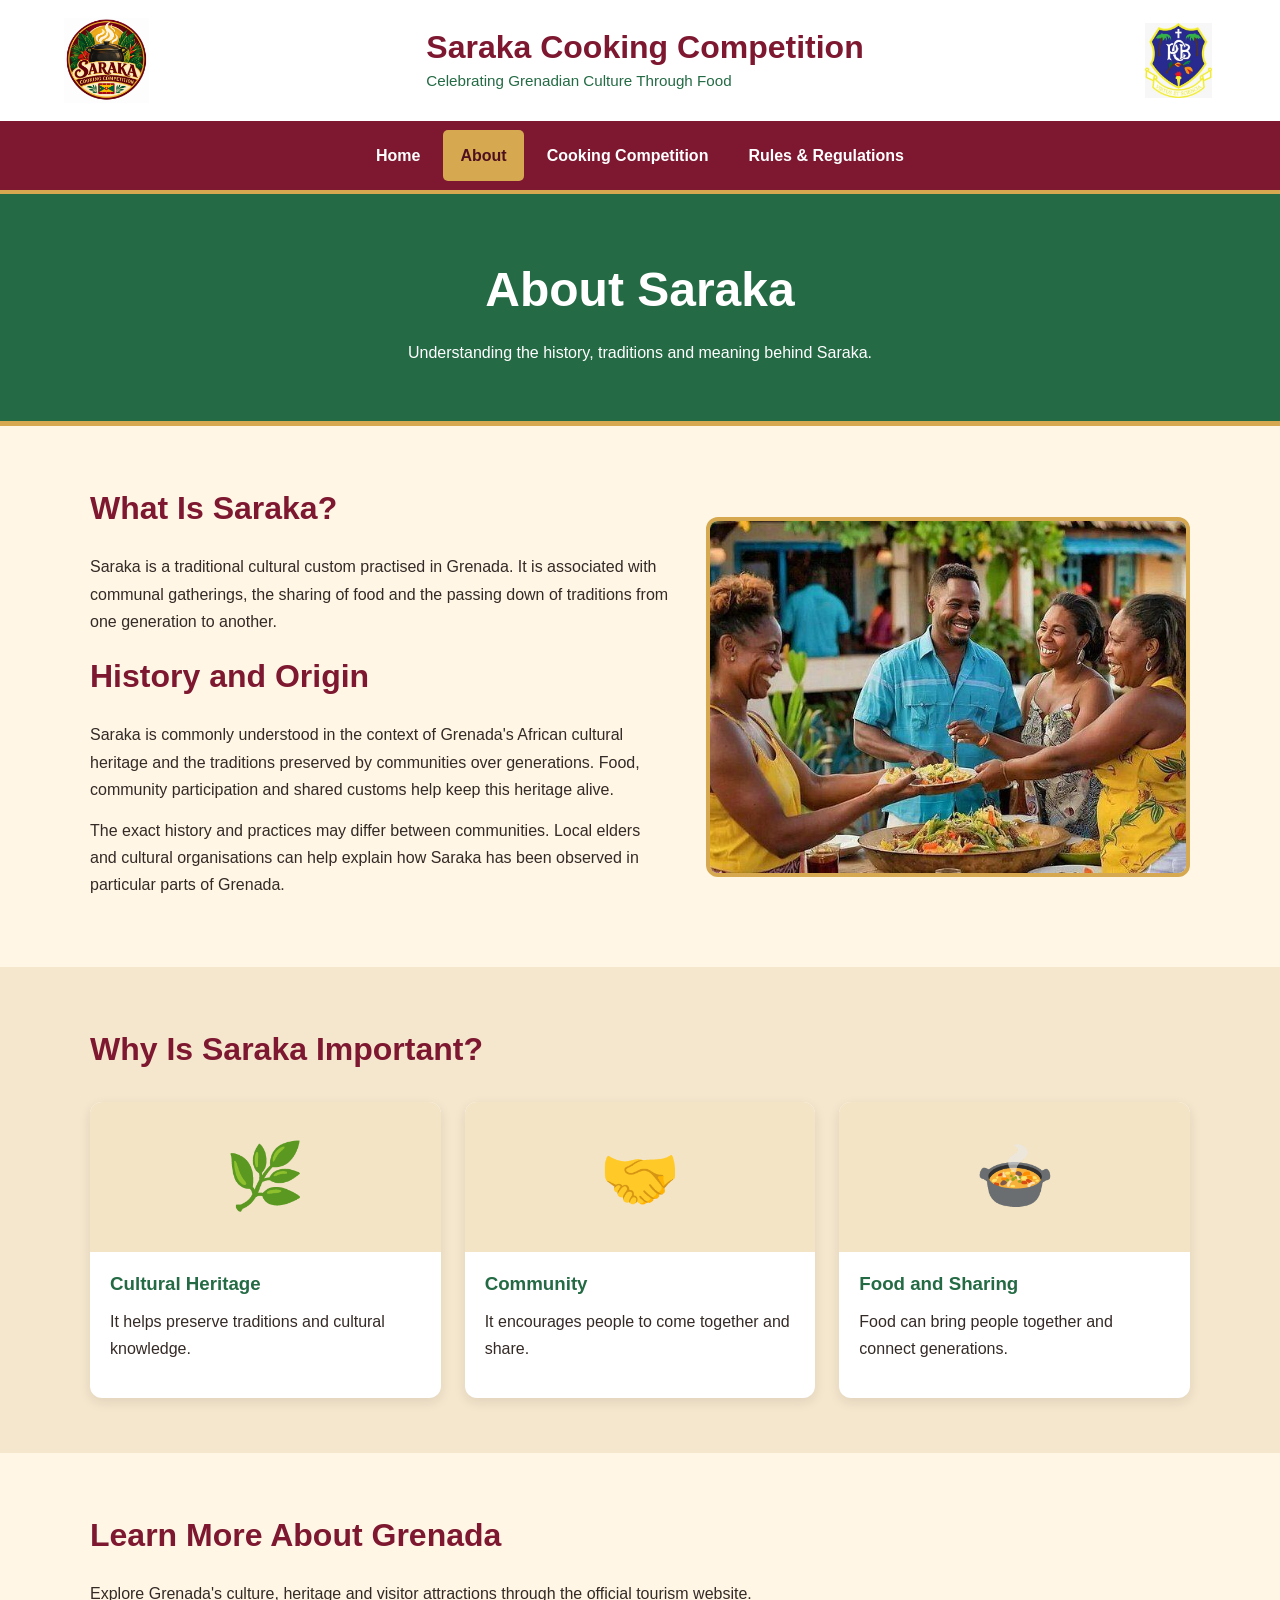
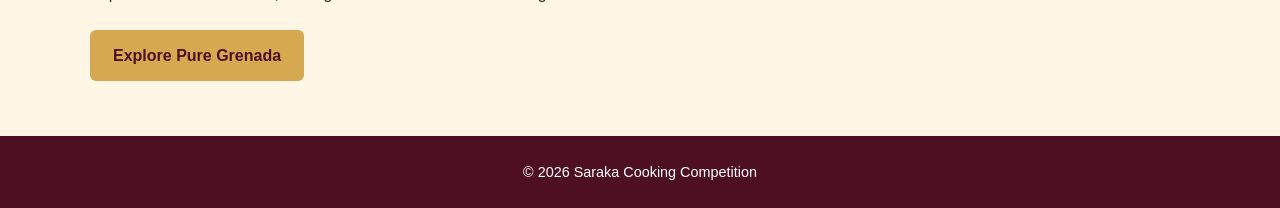
==== about.html @ d72060a3 "Update about.html" ====
<!DOCTYPE html>
<html lang="en">
<head>
    <meta charset="UTF-8">
    <meta name="viewport" content="width=device-width, initial-scale=1.0">
    <title>About Saraka | Saraka Cooking Competition</title>
    <link rel="stylesheet" href="style.css">
</head>
<body>

<header>
    <div class="branding">
        <img src="weblogo.png" alt="Saraka event logo">
        <div>
            <h1>Saraka Cooking Competition</h1>
            <p>Celebrating Grenadian Culture Through Food</p>
        </div>
        <img src="logo.jpg" alt="School logo" class="school-logo">
    </div>

    <nav>
        <a href="index.html">Home</a>
        <a class="active" href="about.html">About</a>
        <a href="competition.html">Cooking Competition</a>
        <a href="rules.html">Rules &amp; Regulations</a>
    </nav>
</header>

<main>
    <section class="page-banner">
        <h2>About Saraka</h2>
        <p>Understanding the history, traditions and meaning behind Saraka.</p>
    </section>

    <section class="section two-column">
        <div>
            <h2>What Is Saraka?</h2>
            <p>
                Saraka is a traditional cultural custom practised in
                Grenada. It is associated with communal gatherings,
                the sharing of food and the passing down of traditions
                from one generation to another.
            </p>

            <h2>History and Origin</h2>
            <p>
                Saraka is commonly understood in the context of
                Grenada's African cultural heritage and the traditions
                preserved by communities over generations. Food,
                community participation and shared customs help keep
                this heritage alive.
            </p>

            <p>
                The exact history and practices may differ between
                communities. Local elders and cultural organisations
                can help explain how Saraka has been observed in
                particular parts of Grenada.
            </p>
        </div>

        <img src="food.jpg"
             alt="Food associated with a traditional Saraka gathering"
             class="feature-image">
    </section>

    <section class="section tinted">
        <h2>Why Is Saraka Important?</h2>

        <div class="card-grid">
            <article class="card">
                <div class="card-icon">🌿</div>
                <h3>Cultural Heritage</h3>
                <p>It helps preserve traditions and cultural knowledge.</p>
            </article>

            <article class="card">
                <div class="card-icon">🤝</div>
                <h3>Community</h3>
                <p>It encourages people to come together and share.</p>
            </article>

            <article class="card">
                <div class="card-icon">🍲</div>
                <h3>Food and Sharing</h3>
                <p>Food can bring people together and connect generations.</p>
            </article>
        </div>
    </section>

    <section class="section">
        <h2>Learn More About Grenada</h2>
        <p>
            Explore Grenada's culture, heritage and visitor attractions
            through the official tourism website.
        </p>
        <a class="button" href="https://www.puregrenada.com/"
           target="_blank" rel="noopener noreferrer">
            Explore Pure Grenada
        </a>
    </section>
</main>

<footer>
    <p>&copy; 2026 Saraka Cooking Competition</p>
</footer>

</body>
</html>
---- style.css ----
/* GENERAL STYLES */
* {
    box-sizing: border-box;
    margin: 0;
    padding: 0;
}

:root {
    --maroon: #7d1830;
    --dark-maroon: #4e1020;
    --gold: #d6a84f;
    --green: #246b45;
    --cream: #fff6e5;
    --white: #ffffff;
    --text: #342a26;
}

html {
    scroll-behavior: smooth;
}

body {
    font-family: Arial, Helvetica, sans-serif;
    background-color: var(--cream);
    color: var(--text);
    line-height: 1.7;
}

img {
    max-width: 100%;
    display: block;
}

a {
    color: var(--maroon);
}

a:hover {
    color: var(--green);
}

/* HEADER AND LOGOS */
header {
    background-color: var(--white);
    border-bottom: 4px solid var(--gold);
}

.branding {
    max-width: 1200px;
    margin: auto;
    padding: 18px 24px;
    display: flex;
    align-items: center;
    justify-content: space-between;
    gap: 18px;
}

.branding img {
    width: 85px;
    height: 85px;
    object-fit: contain;
}

.branding .school-logo {
    width: 75px;
    height: 75px;
}

.branding h1 {
    color: var(--maroon);
    font-size: clamp(1.3rem, 3vw, 2rem);
    line-height: 1.3;
}

.branding p {
    color: var(--green);
    font-size: 0.95rem;
}

/* NAVIGATION */
nav {
    background-color: var(--maroon);
    display: flex;
    justify-content: center;
    flex-wrap: wrap;
    padding: 6px 12px;
}

nav a {
    color: var(--white);
    text-decoration: none;
    padding: 12px 17px;
    margin: 3px;
    border-radius: 5px;
    font-weight: bold;
}

nav a:hover,
nav a.active {
    background-color: var(--gold);
    color: var(--dark-maroon);
}

/* HOME HERO */
.hero {
    min-height: 420px;
    display: flex;
    align-items: center;
    background:
        linear-gradient(
            90deg,
            rgba(48, 12, 23, 0.92),
            rgba(48, 12, 23, 0.42)
        ),
        url("images/saraka-cooking.jpg") center/cover no-repeat;
    color: var(--white);
    padding: 65px 8%;
}

.hero-content {
    max-width: 680px;
}

.eyebrow {
    color: var(--gold);
    font-weight: bold;
    text-transform: uppercase;
    letter-spacing: 2px;
}

.hero h2 {
    font-size: clamp(2rem, 5vw, 3.5rem);
    line-height: 1.2;
    margin: 12px 0 20px;
}

.hero p {
    margin-bottom: 20px;
}

/* PAGE BANNERS */
.page-banner {
    background-color: var(--green);
    color: var(--white);
    text-align: center;
    padding: 55px 20px;
    border-bottom: 5px solid var(--gold);
}

.page-banner h2 {
    font-size: clamp(2rem, 4vw, 3rem);
    margin-bottom: 8px;
}

/* SECTIONS */
.section {
    max-width: 1150px;
    margin: auto;
    padding: 55px 25px;
}

.section h2 {
    color: var(--maroon);
    margin-bottom: 18px;
    font-size: 2rem;
}

.section h3 {
    color: var(--green);
    margin: 12px 0 8px;
}

.section p {
    margin-bottom: 14px;
}

.tinted {
    max-width: none;
    background-color: #f4e7ce;
    padding-left: max(25px, calc((100% - 1100px) / 2));
    padding-right: max(25px, calc((100% - 1100px) / 2));
}

.two-column {
    display: grid;
    grid-template-columns: 1.2fr 1fr;
    align-items: center;
    gap: 35px;
}

.feature-image {
    width: 100%;
    height: 360px;
    object-fit: cover;
    border-radius: 12px;
    border: 4px solid var(--gold);
}

/* CARDS */
.card-grid {
    display: grid;
    grid-template-columns: repeat(3, minmax(0, 1fr));
    gap: 24px;
    margin-top: 25px;
}

.card {
    background-color: var(--white);
    border-radius: 12px;
    overflow: hidden;
    padding-bottom: 22px;
    box-shadow: 0 4px 12px rgba(60, 25, 20, 0.10);
}

.card img {
    width: 100%;
    height: 210px;
    object-fit: cover;
}

.card h3,
.card p,
.card > a {
    margin-left: 20px;
    margin-right: 20px;
}

.card h3 {
    margin-top: 16px;
}

.card > a {
    font-weight: bold;
}

.card-icon {
    min-height: 150px;
    display: grid;
    place-items: center;
    font-size: 4rem;
    background-color: #f3e4c6;
}

/* BUTTONS */
.button {
    display: inline-block;
    background-color: var(--gold);
    color: var(--dark-maroon);
    padding: 12px 23px;
    border-radius: 6px;
    text-decoration: none;
    font-weight: bold;
    margin-top: 8px;
    transition: background-color 0.2s;
}

.button:hover {
    background-color: var(--white);
    color: var(--maroon);
}

/* TOURISM BANNER */
.tourism-banner {
    text-align: center;
    background-color: var(--maroon);
    color: var(--white);
    padding: 50px 20px;
}

.tourism-banner h2 {
    color: var(--gold);
    margin-bottom: 10px;
}

/* COMPETITION DETAILS */
.detail-list {
    padding-left: 22px;
}

.detail-list li {
    margin-bottom: 10px;
}

.steps {
    display: grid;
    grid-template-columns: repeat(4, minmax(0, 1fr));
    gap: 20px;
    margin-top: 25px;
}

.step {
    background-color: var(--white);
    border-radius: 10px;
    padding: 22px;
    border-bottom: 4px solid var(--gold);
}

.step > span {
    display: inline-grid;
    place-items: center;
    width: 40px;
    height: 40px;
    border-radius: 50%;
    background-color: var(--maroon);
    color: var(--white);
    font-weight: bold;
    font-size: 1.2rem;
}

.step h3 {
    margin-top: 12px;
}

/* RULES */
.rules-list {
    display: grid;
    gap: 15px;
    margin-top: 25px;
}

.rule {
    display: flex;
    align-items: flex-start;
    gap: 20px;
    padding: 20px;
    background-color: var(--white);
    border-radius: 10px;
    border-left: 5px solid var(--green);
}

.rule > span {
    color: var(--maroon);
    font-size: 1.5rem;
    font-weight: bold;
}

.rule h3 {
    margin-top: 0;
}

.rule p {
    margin-bottom: 0;
}

/* VIDEO */
.video-container {
    position: relative;
    width: 100%;
    aspect-ratio: 16 / 9;
    overflow: hidden;
    border-radius: 12px;
    background-color: #e6d8bd;
}

.video-container iframe {
    width: 100%;
    height: 100%;
    border: 0;
}

/* FOOTER */
footer {
    background-color: var(--dark-maroon);
    color: var(--white);
    text-align: center;
    padding: 24px 15px;
    font-size: 0.9rem;
}

/* MOBILE RESPONSIVENESS */
@media (max-width: 800px) {
    .branding {
        flex-wrap: wrap;
        justify-content: center;
        text-align: center;
    }

    .branding > div {
        flex: 1 1 200px;
    }

    .two-column {
        grid-template-columns: 1fr;
    }

    .card-grid {
        grid-template-columns: repeat(2, minmax(0, 1fr));
    }

    .steps {
        grid-template-columns: repeat(2, minmax(0, 1fr));
    }
}

@media (max-width: 520px) {
    .branding img {
        width: 60px;
        height: 60px;
    }

    .branding .school-logo {
        width: 55px;
        height: 55px;
    }

    nav {
        flex-direction: column;
        text-align: center;
    }

    nav a {
        padding: 9px;
    }

    .hero {
        padding: 45px 22px;
    }

    .card-grid,
    .steps {
        grid-template-columns: 1fr;
    }

    .feature-image {
        height: 260px;
    }

    .section {
        padding: 35px 20px;
    }
}
.about-video {
    max-width: 800px;
    margin: 25px auto 0;
}

.about-video video {
    display: block;
    width: 100%;
    height: auto;
    border-radius: 12px;
}
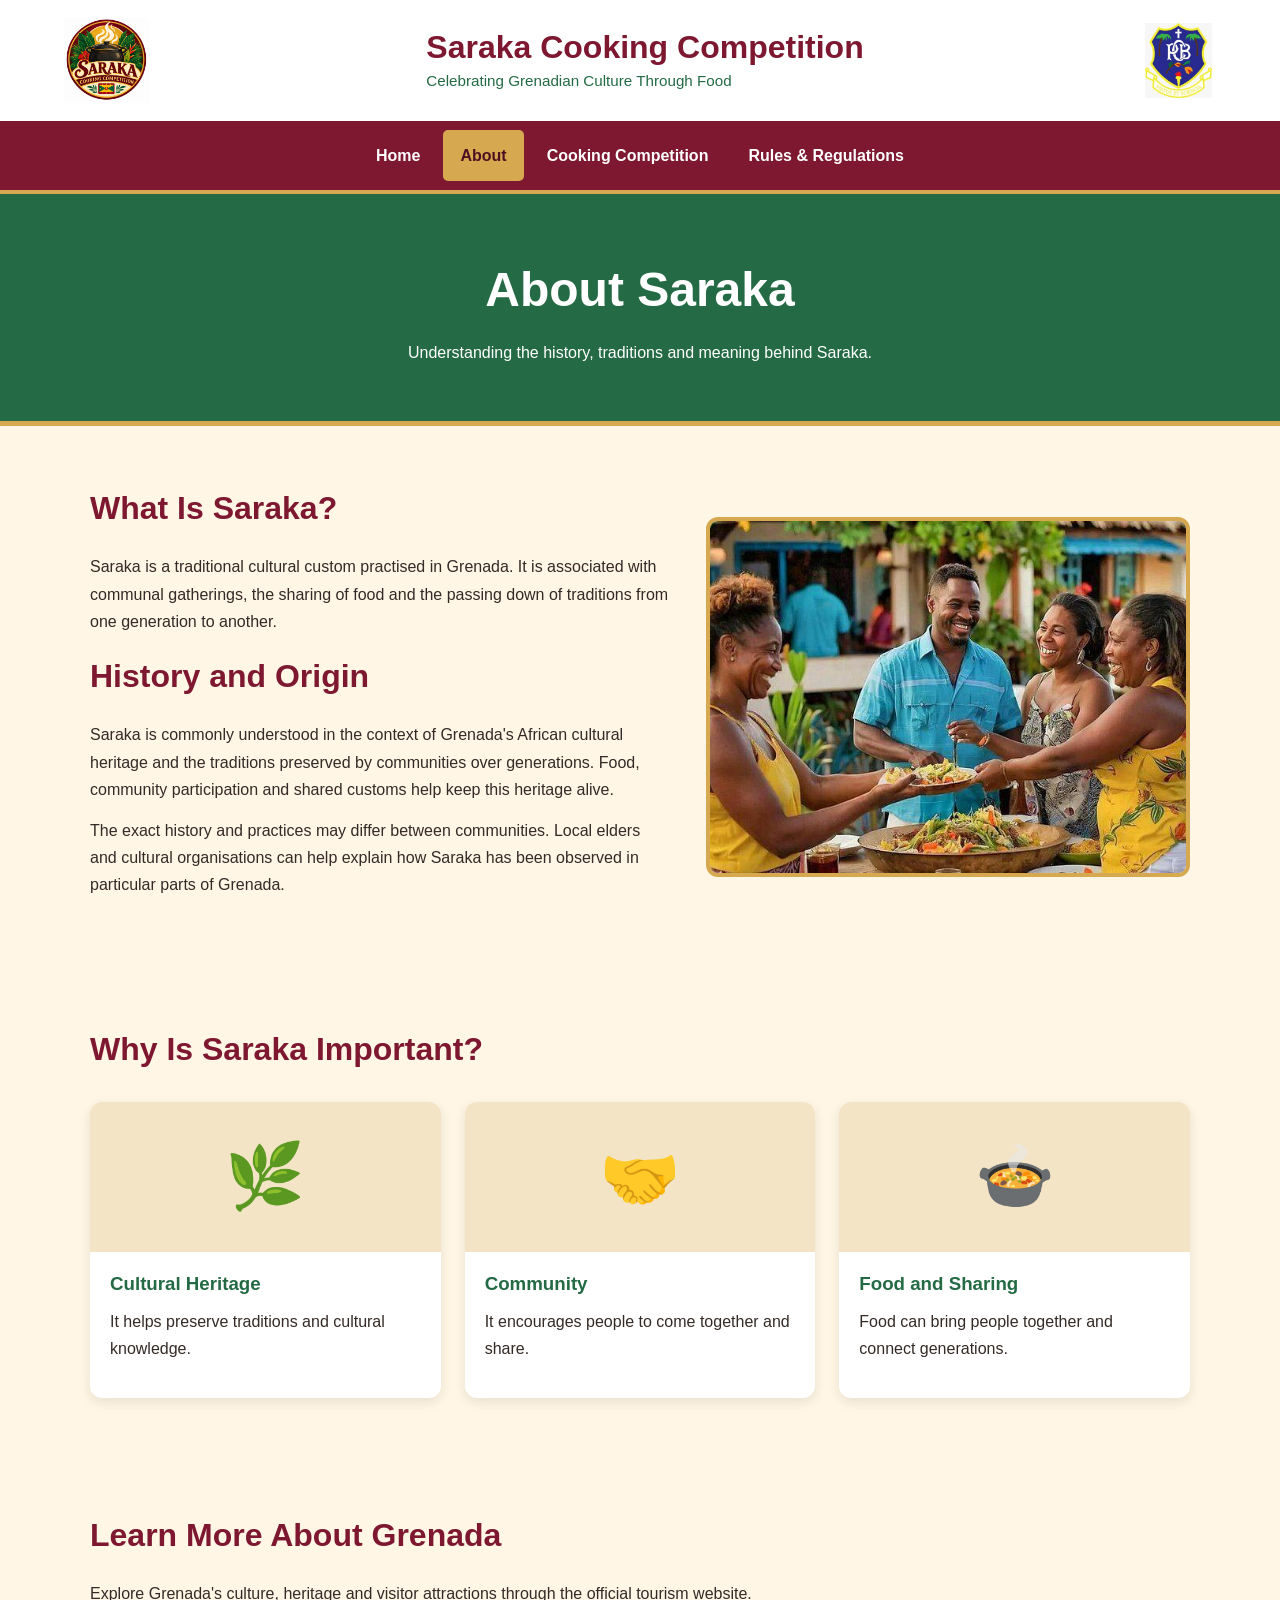
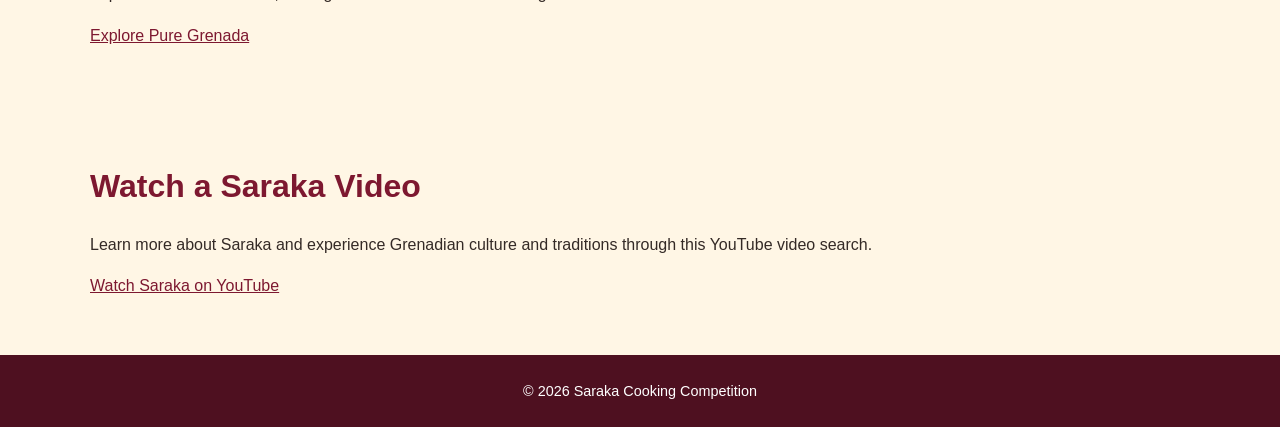
==== commit 1045ddf3: "Update about.html" ====
--- a/about.html
+++ b/about.html
@@ -100,6 +100,20 @@
             Explore Pure Grenada
         </a>
     </section>
+        <section class="section tinted">
+        <h2>Watch a Saraka Video</h2>
+        <p>
+            Learn more about Saraka and experience Grenadian
+            culture and traditions through this YouTube video search.
+        </p>
+
+        <a class="button"
+           href="https://www.youtube.com/results?search_query=Saraka+Grenada"
+           target="_blank"
+           rel="noopener noreferrer">
+            Watch Saraka on YouTube
+        </a>
+    </section>
 </main>
 
 <footer>
--- a/style.css
+++ b/style.css
@@ -1,5 +1,4 @@
 
-/* GENERAL STYLES */
 * {
     box-sizing: border-box;
     margin: 0;
@@ -40,7 +39,6 @@
     color: var(--green);
 }
 
-/* HEADER AND LOGOS */
 header {
     background-color: var(--white);
     border-bottom: 4px solid var(--gold);
@@ -78,7 +76,7 @@
     font-size: 0.95rem;
 }
 
-/* NAVIGATION */
+
 nav {
     background-color: var(--maroon);
     display: flex;
@@ -102,7 +100,6 @@
     color: var(--dark-maroon);
 }
 
-/* HOME HERO */
 .hero {
     min-height: 420px;
     display: flex;
@@ -153,7 +150,7 @@
     margin-bottom: 8px;
 }
 
-/* SECTIONS */
+
 .section {
     max-width: 1150px;
     margin: auto;
@@ -173,13 +170,6 @@
 
 .section p {
     margin-bottom: 14px;
-}
-
-.tinted {
-    max-width: none;
-    background-color: #f4e7ce;
-    padding-left: max(25px, calc((100% - 1100px) / 2));
-    padding-right: max(25px, calc((100% - 1100px) / 2));
 }
 
 .two-column {
@@ -197,7 +187,7 @@
     border: 4px solid var(--gold);
 }
 
-/* CARDS */
+
 .card-grid {
     display: grid;
     grid-template-columns: repeat(3, minmax(0, 1fr));
@@ -242,7 +232,7 @@
     background-color: #f3e4c6;
 }
 
-/* BUTTONS */
+*/
 .button {
     display: inline-block;
     background-color: var(--gold);
@@ -260,7 +250,7 @@
     color: var(--maroon);
 }
 
-/* TOURISM BANNER */
+
 .tourism-banner {
     text-align: center;
     background-color: var(--maroon);
@@ -273,7 +263,7 @@
     margin-bottom: 10px;
 }
 
-/* COMPETITION DETAILS */
+
 .detail-list {
     padding-left: 22px;
 }
@@ -312,7 +302,7 @@
     margin-top: 12px;
 }
 
-/* RULES */
+
 .rules-list {
     display: grid;
     gap: 15px;
@@ -343,23 +333,8 @@
     margin-bottom: 0;
 }
 
-/* VIDEO */
-.video-container {
-    position: relative;
-    width: 100%;
-    aspect-ratio: 16 / 9;
-    overflow: hidden;
-    border-radius: 12px;
-    background-color: #e6d8bd;
-}
-
-.video-container iframe {
-    width: 100%;
-    height: 100%;
-    border: 0;
-}
-
-/* FOOTER */
+
+
 footer {
     background-color: var(--dark-maroon);
     color: var(--white);
@@ -368,7 +343,7 @@
     font-size: 0.9rem;
 }
 
-/* MOBILE RESPONSIVENESS */
+
 @media (max-width: 800px) {
     .branding {
         flex-wrap: wrap;
@@ -429,15 +404,8 @@
     .section {
         padding: 35px 20px;
     }
-}
-.about-video {
-    max-width: 800px;
-    margin: 25px auto 0;
-}
-
-.about-video video {
-    display: block;
+
     width: 100%;
     height: auto;
     border-radius: 12px;
-}+}
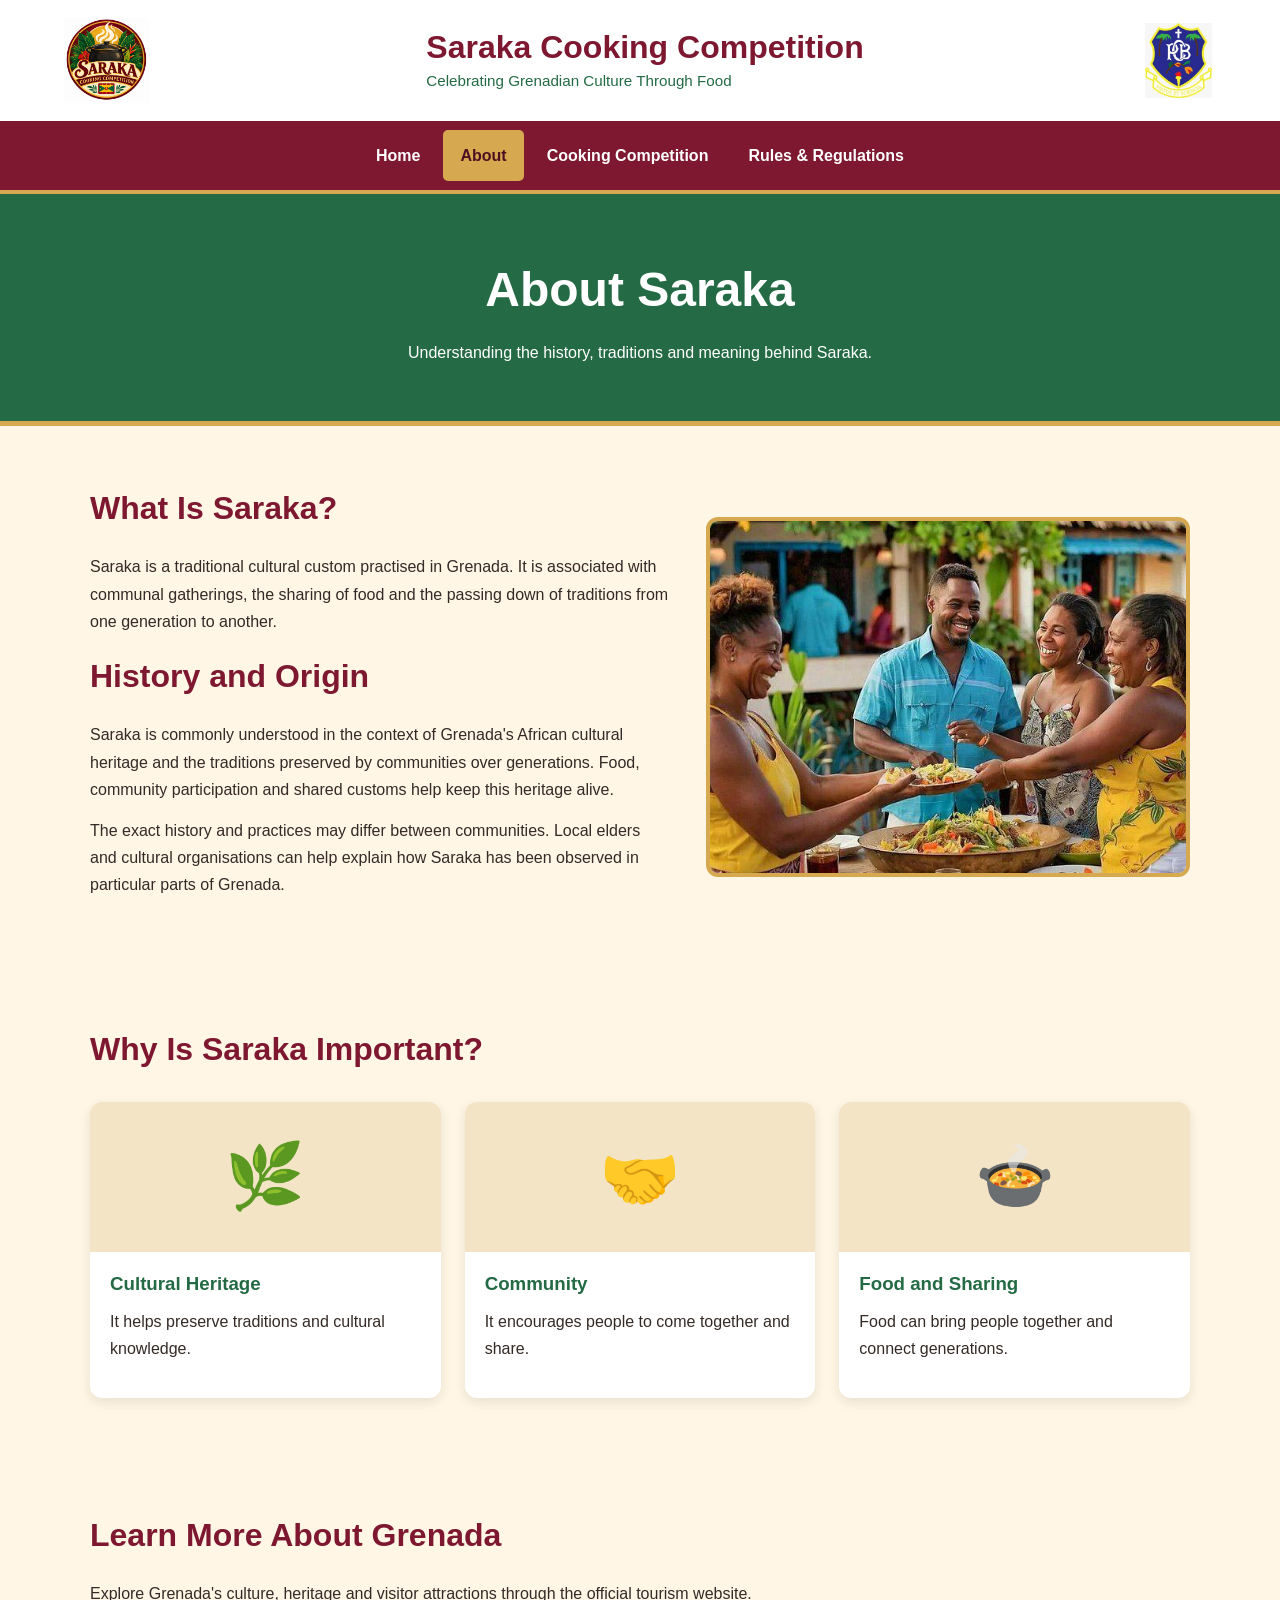
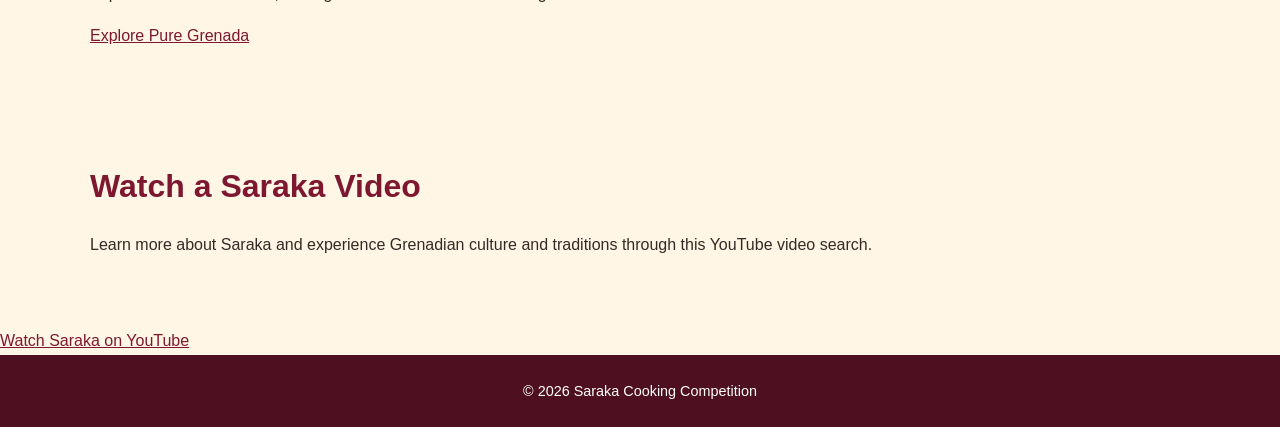
==== commit 91cacdba: "Update about.html" ====
--- a/about.html
+++ b/about.html
@@ -106,14 +106,14 @@
             Learn more about Saraka and experience Grenadian
             culture and traditions through this YouTube video search.
         </p>
-
+ </section>
         <a class="button"
            href="https://www.youtube.com/results?search_query=Saraka+Grenada"
            target="_blank"
            rel="noopener noreferrer">
             Watch Saraka on YouTube
         </a>
-    </section>
+   
 </main>
 
 <footer>
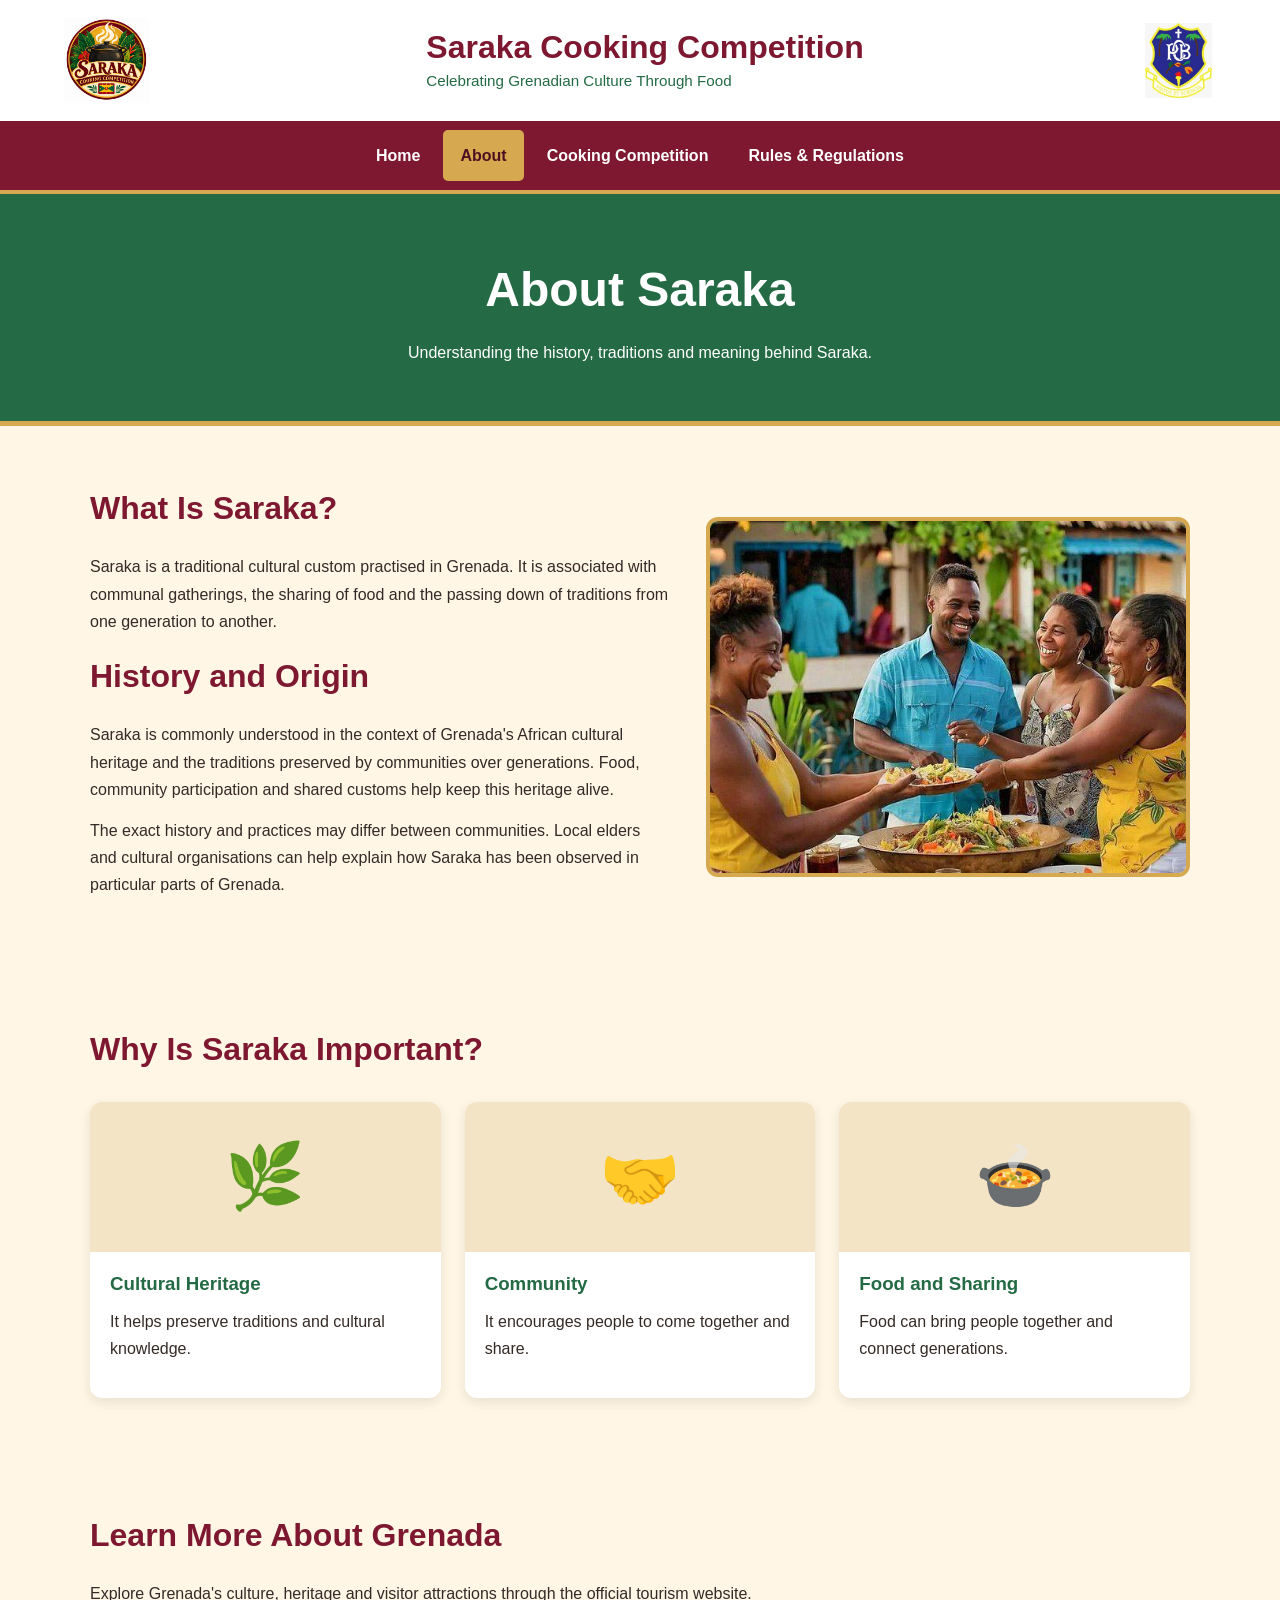
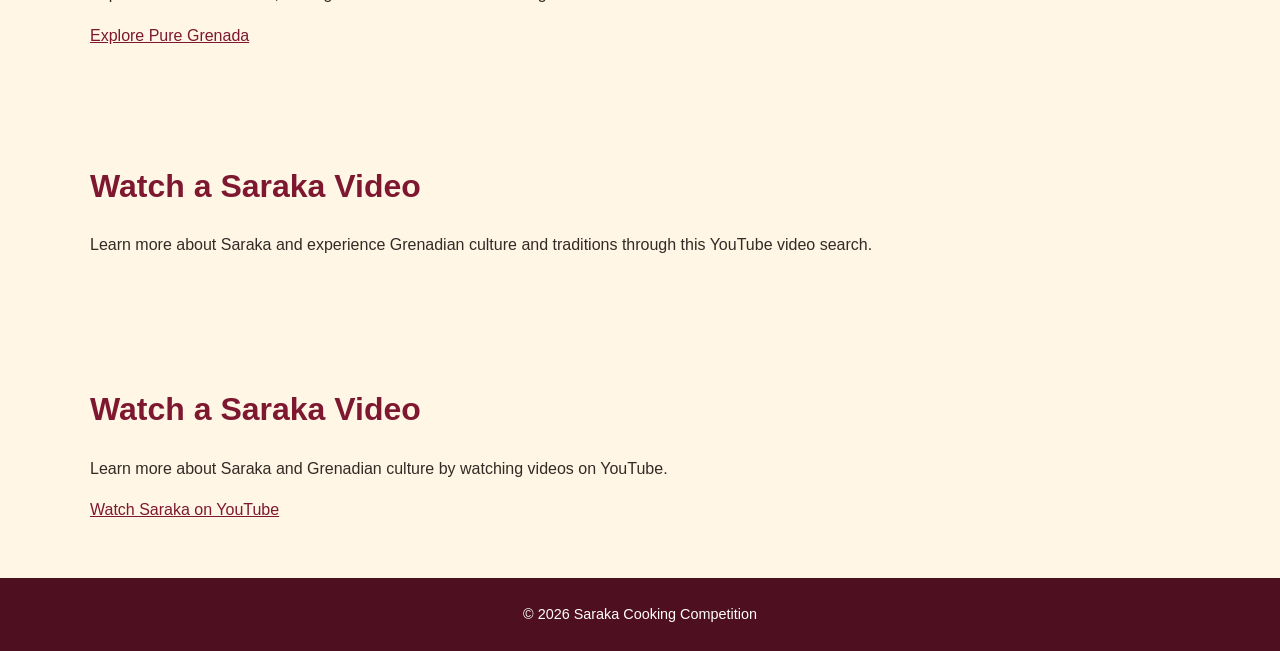
==== commit 292998be: "Update about.html" ====
--- a/about.html
+++ b/about.html
@@ -107,13 +107,22 @@
             culture and traditions through this YouTube video search.
         </p>
  </section>
-        <a class="button"
-           href="https://www.youtube.com/results?search_query=Saraka+Grenada"
-           target="_blank"
-           rel="noopener noreferrer">
-            Watch Saraka on YouTube
-        </a>
-   
+       
+<section class="section tinted">
+    <h2>Watch a Saraka Video</h2>
+    <p>
+        Learn more about Saraka and Grenadian culture
+        by watching videos on YouTube.
+    </p>
+
+    <a href="https://www.youtube.com/results?search_query=Saraka+Grenada"
+       target="_blank"
+       rel="noopener noreferrer"
+       class="button">
+        Watch Saraka on YouTube
+    </a>
+</section>
+
 </main>
 
 <footer>
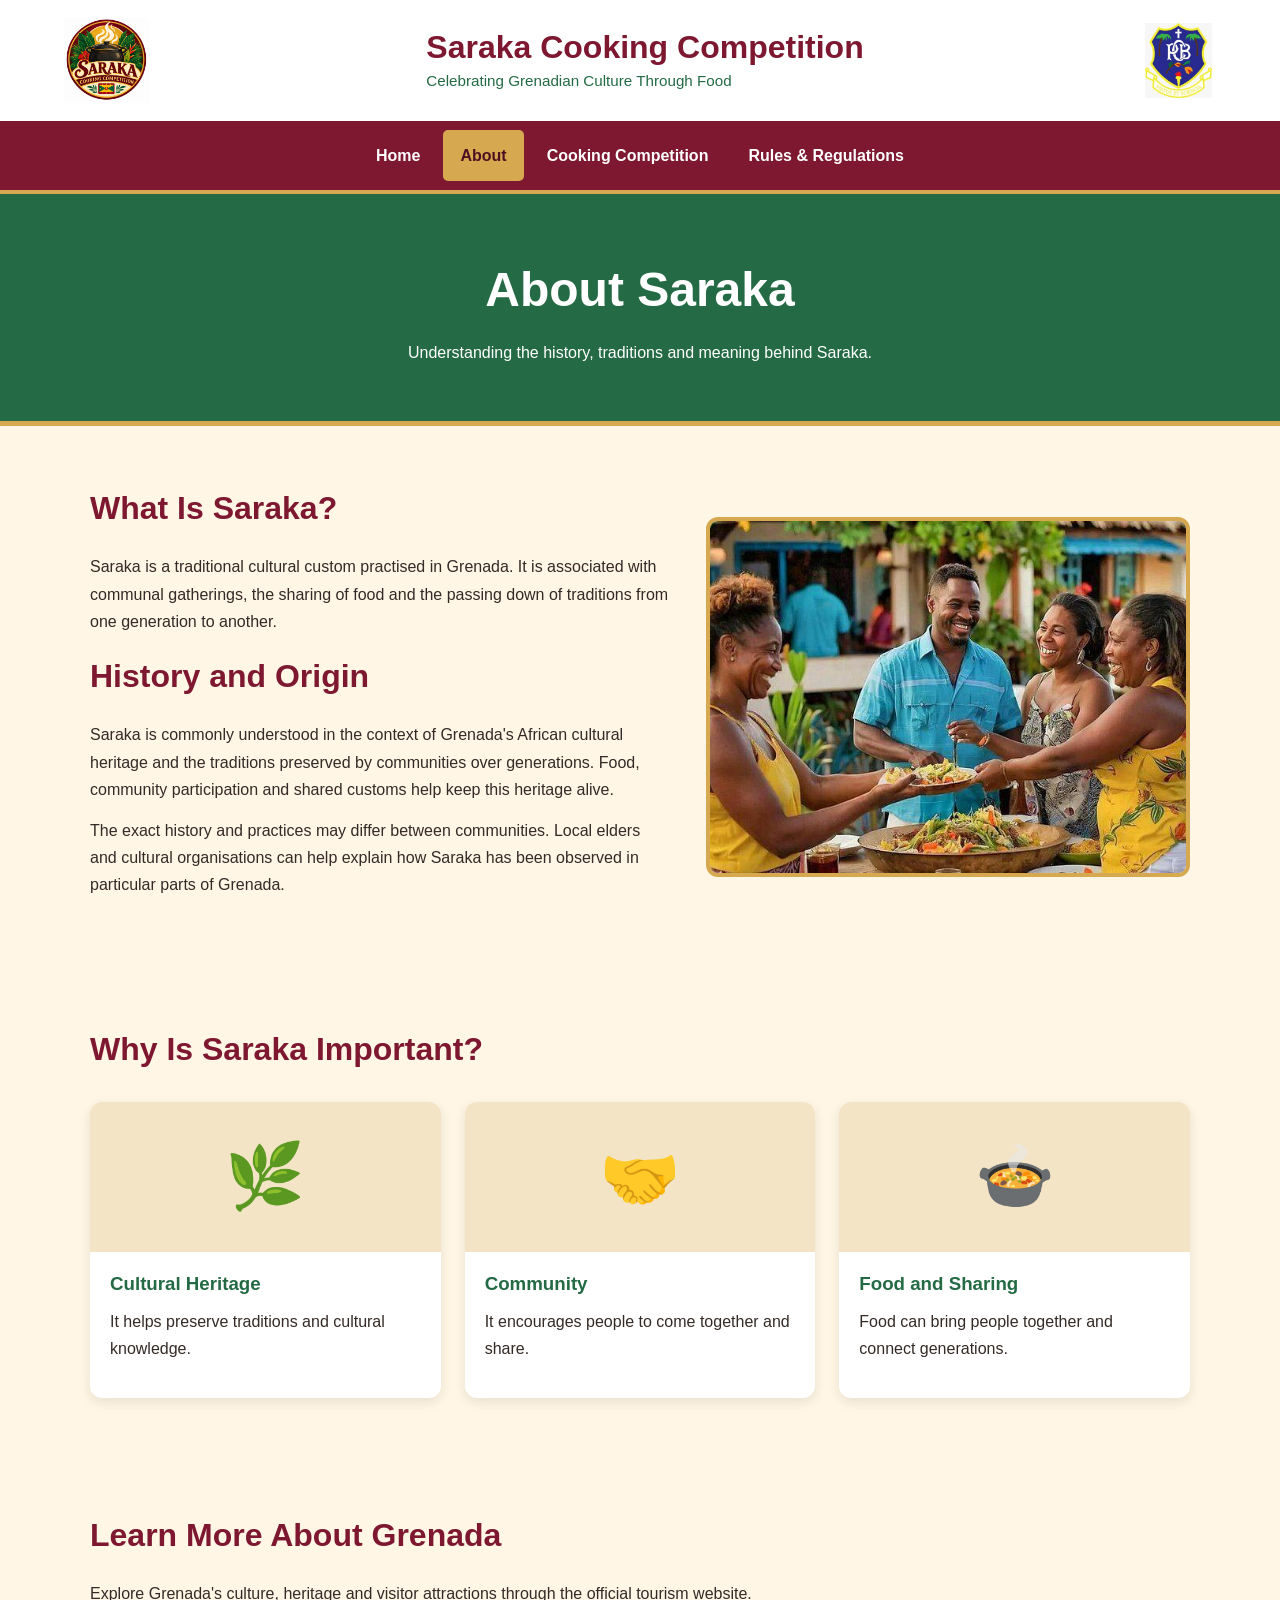
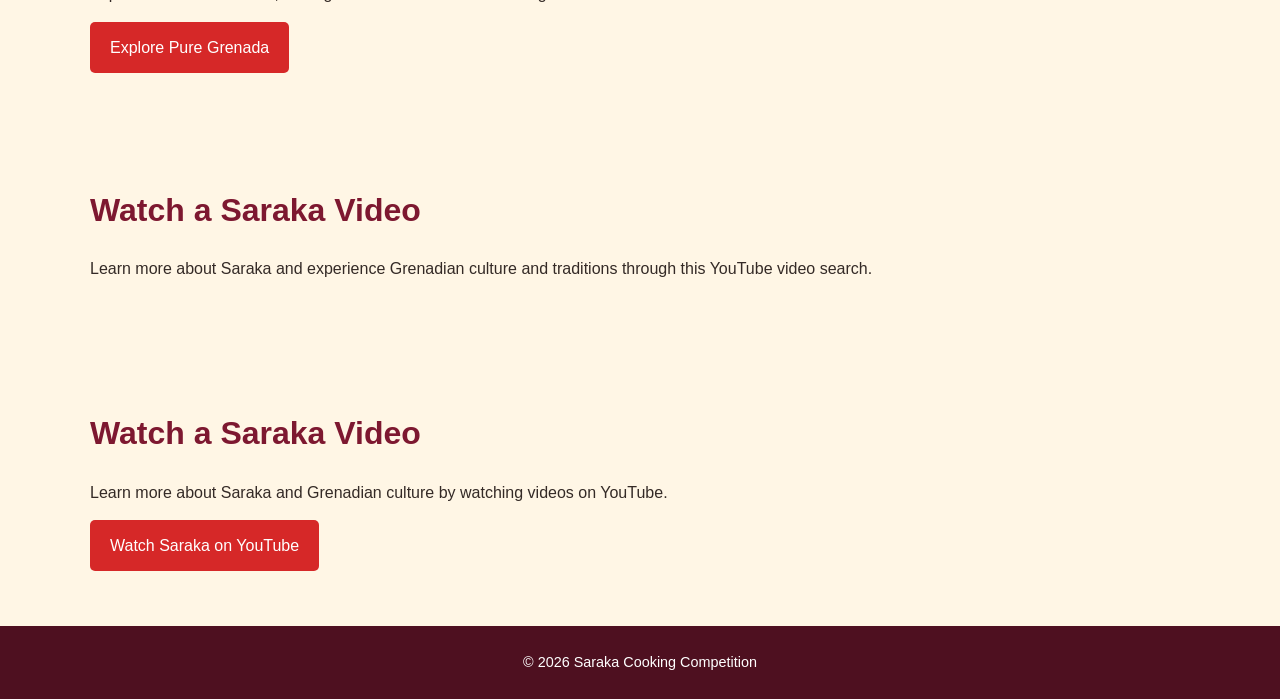
==== commit 113f1900: "Update about.html" ====
--- a/about.html
+++ b/about.html
@@ -115,7 +115,7 @@
         by watching videos on YouTube.
     </p>
 
-    <a href="https://www.youtube.com/results?search_query=Saraka+Grenada"
+    <a href="https://youtu.be/83A015ACPhE?si=S09yCE1JzwhE-7Kb"
        target="_blank"
        rel="noopener noreferrer"
        class="button">
--- a/style.css
+++ b/style.css
@@ -409,3 +409,15 @@
     height: auto;
     border-radius: 12px;
 }
+.button {
+    background-color: #d62828;
+    color: white;
+    padding: 12px 20px;
+    text-decoration: none;
+    border-radius: 5px;
+    display: inline-block;
+}
+
+.button:hover {
+    background-color: #a4161a;
+}
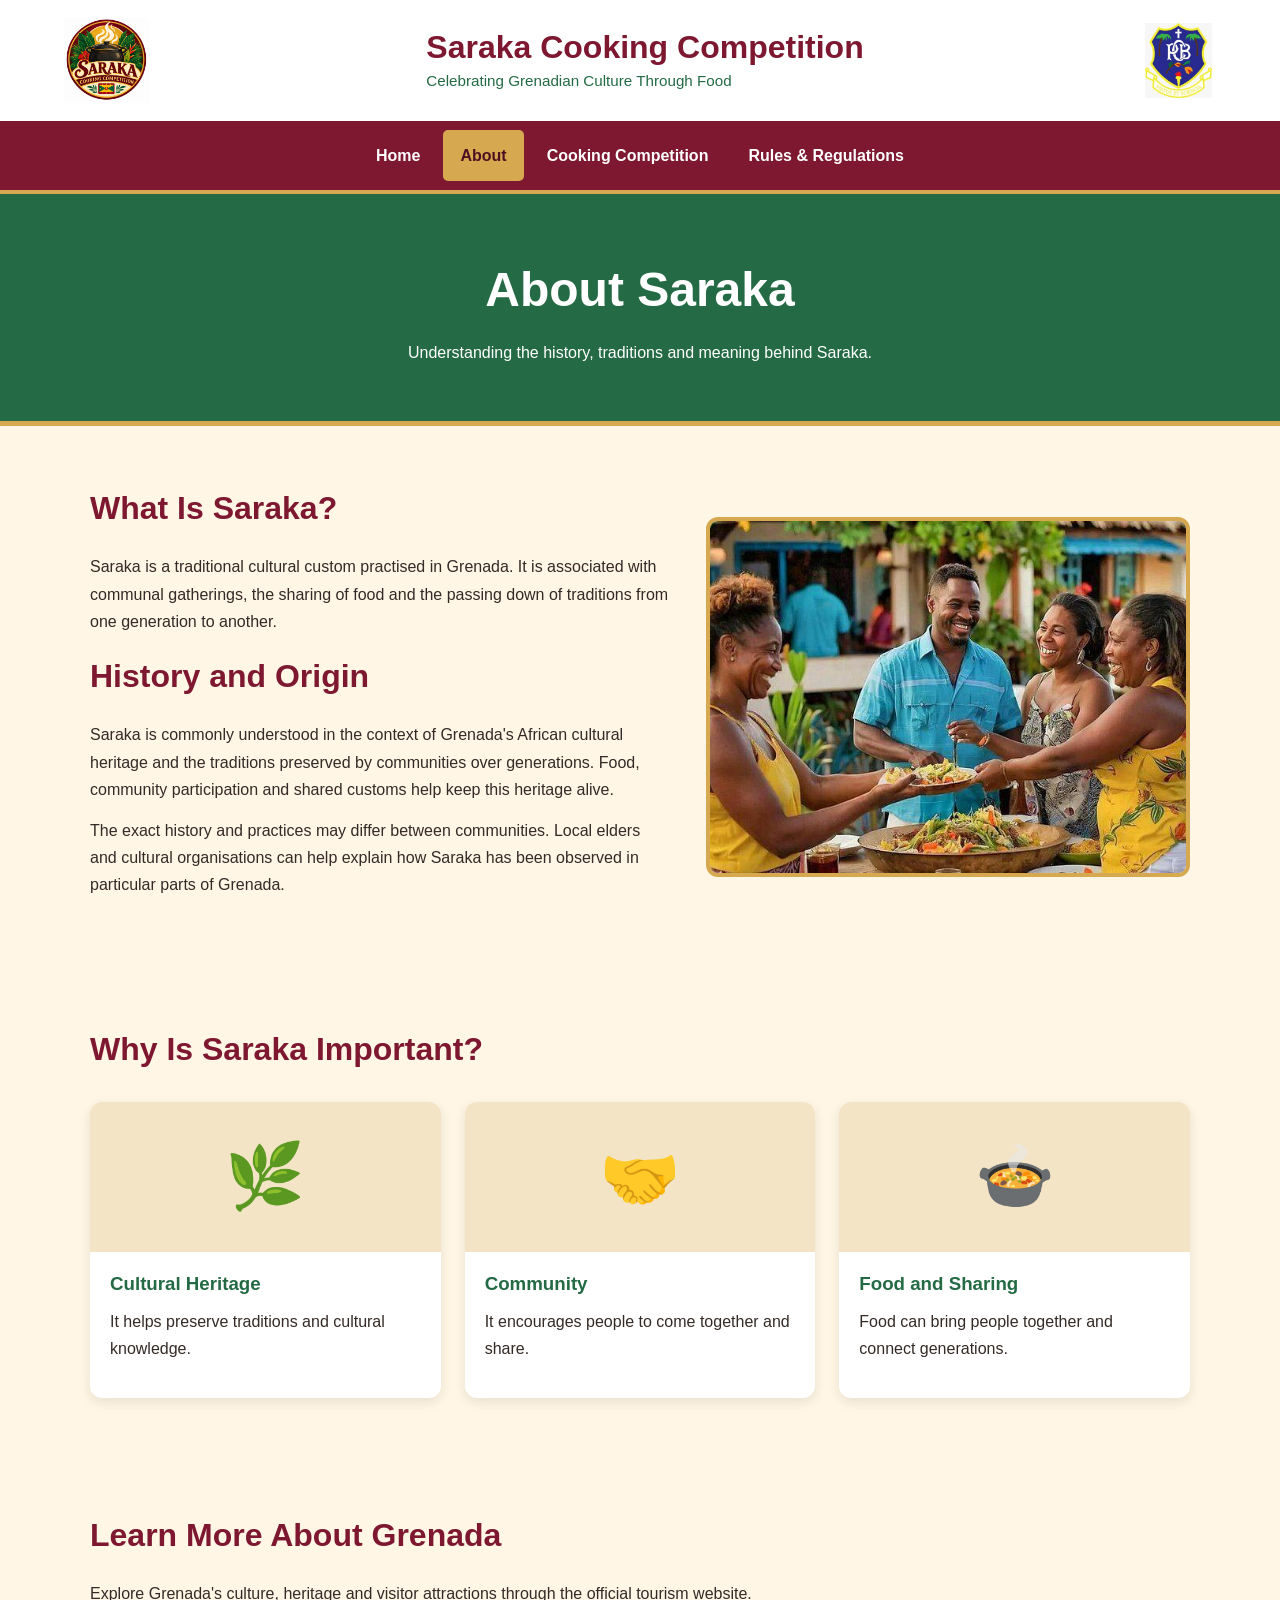
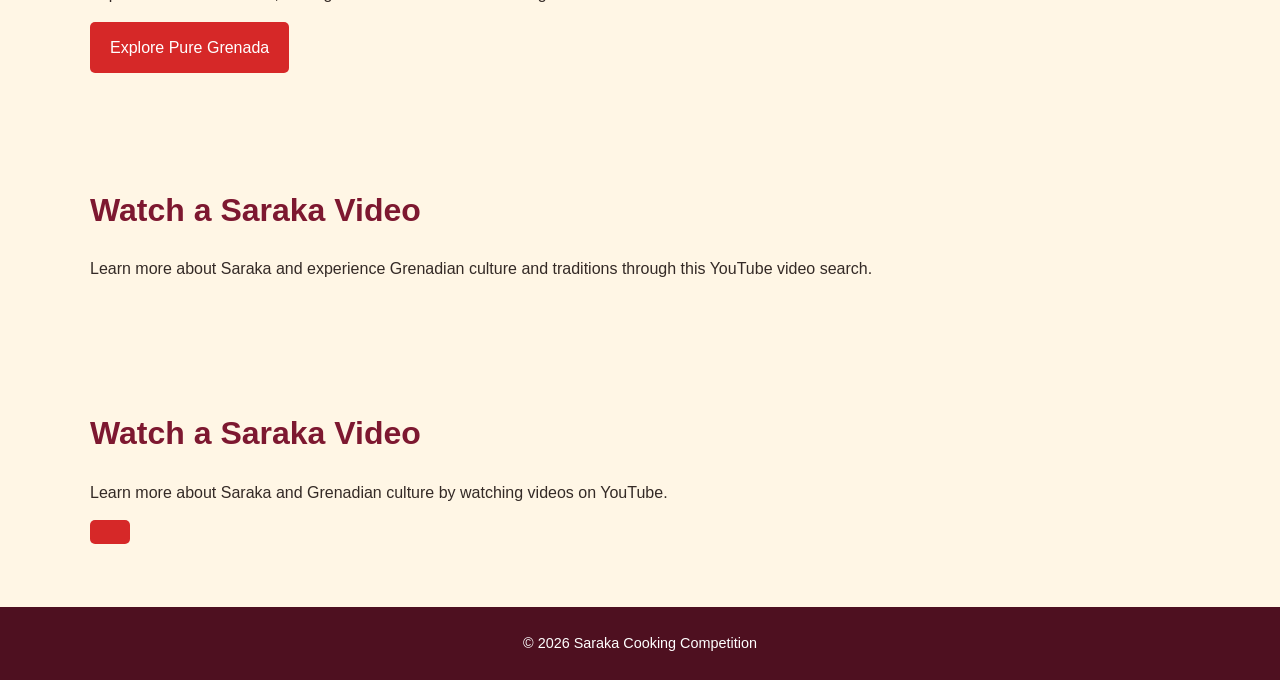
==== commit 2c8a1c85: "Update about.html" ====
--- a/about.html
+++ b/about.html
@@ -114,12 +114,11 @@
         Learn more about Saraka and Grenadian culture
         by watching videos on YouTube.
     </p>
-
     <a href="https://youtu.be/83A015ACPhE?si=S09yCE1JzwhE-7Kb"
        target="_blank"
        rel="noopener noreferrer"
        class="button">
-        Watch Saraka on YouTube
+      
     </a>
 </section>
 
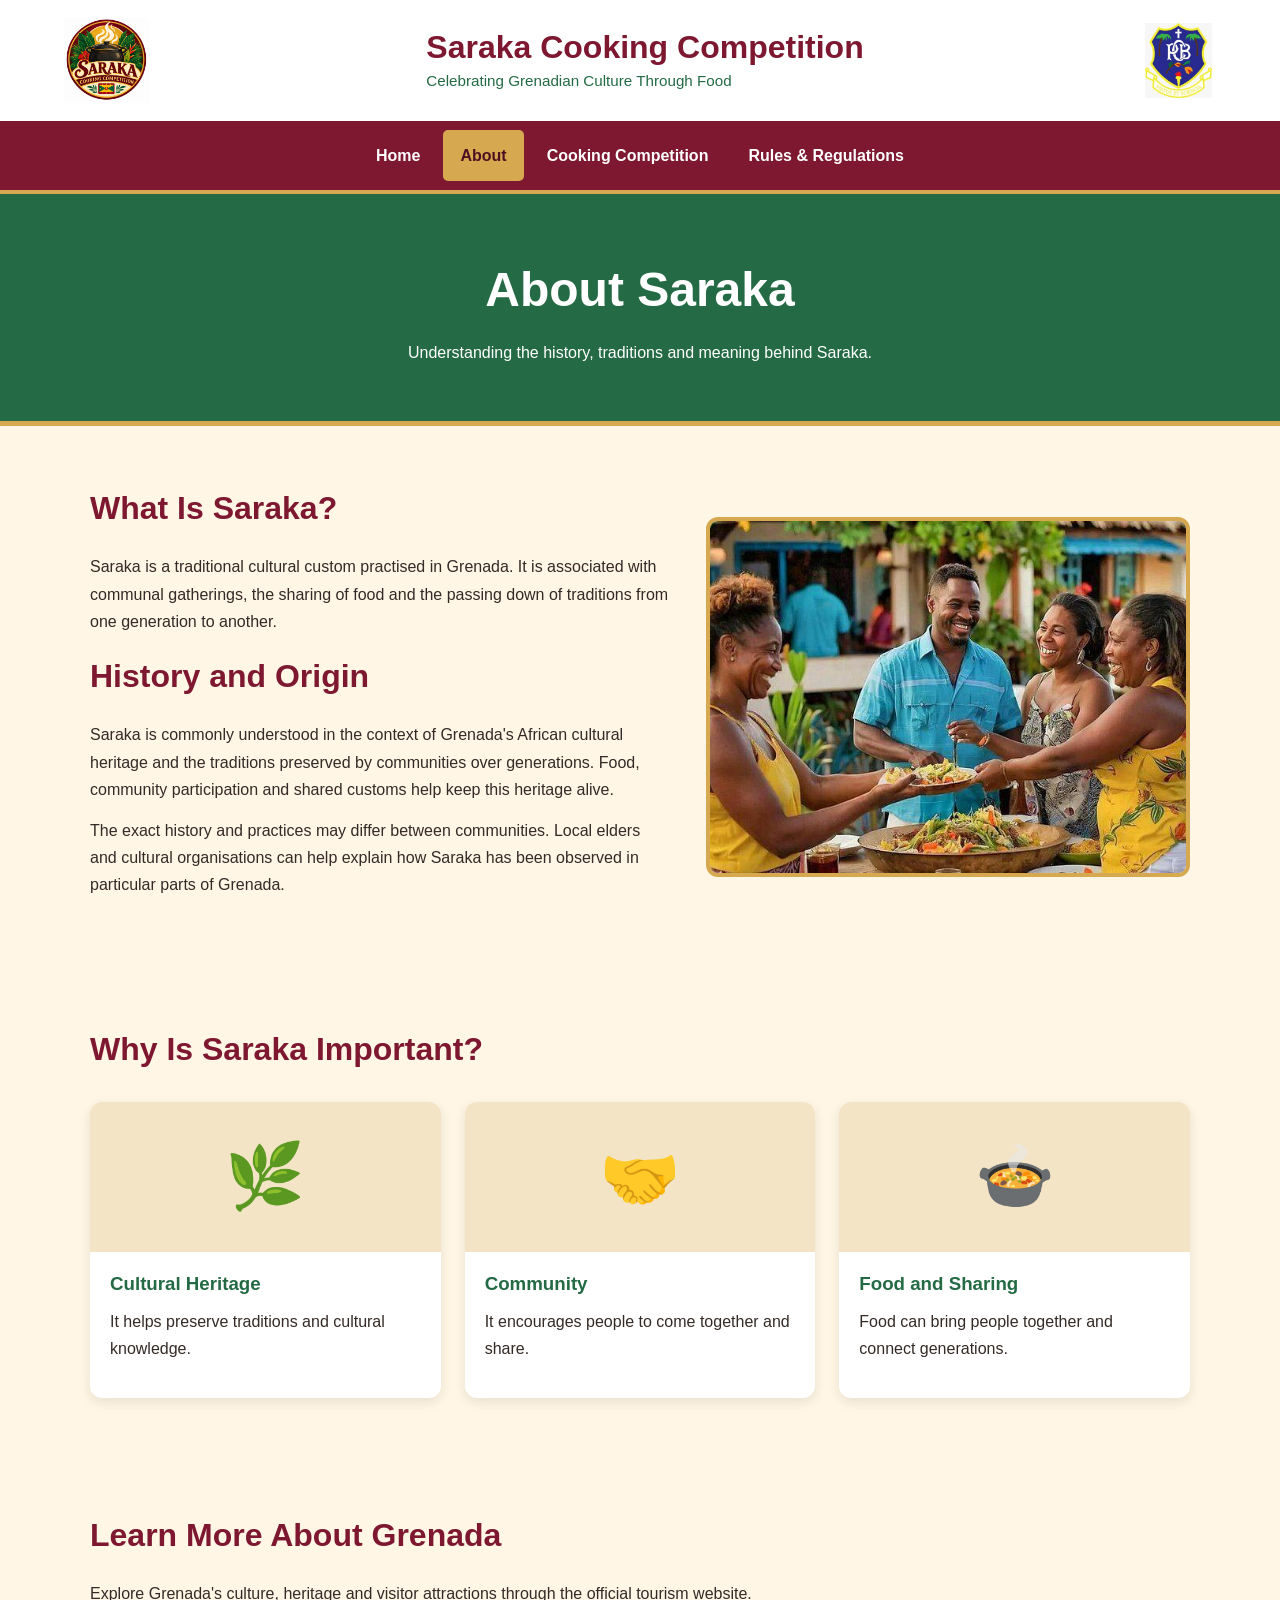
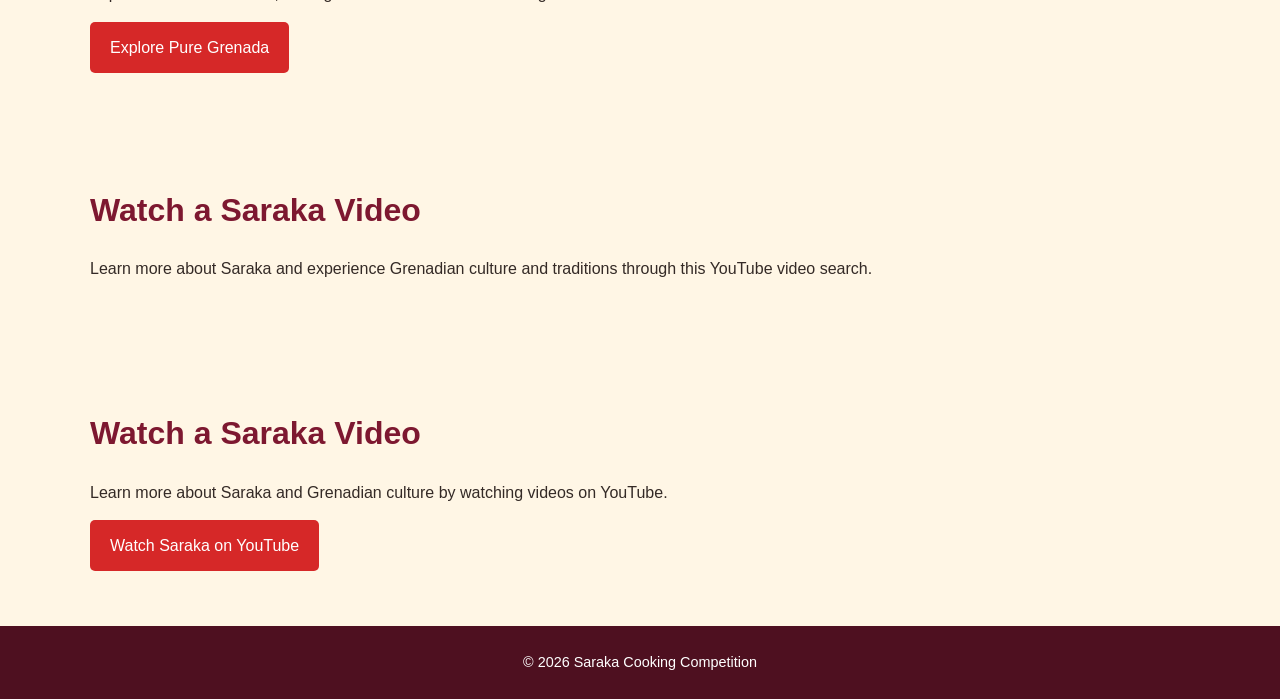
==== commit 88d97051: "Update about.html" ====
--- a/about.html
+++ b/about.html
@@ -107,20 +107,22 @@
             culture and traditions through this YouTube video search.
         </p>
  </section>
-       
-<section class="section tinted">
-    <h2>Watch a Saraka Video</h2>
-    <p>
-        Learn more about Saraka and Grenadian culture
-        by watching videos on YouTube.
-    </p>
-    <a href="https://youtu.be/83A015ACPhE?si=S09yCE1JzwhE-7Kb"
-       target="_blank"
-       rel="noopener noreferrer"
-       class="button">
-      
-    </a>
-</section>
+    
+    <section class="section tinted">
+        <h2>Watch a Saraka Video</h2>
+        <p>
+            Learn more about Saraka and Grenadian culture
+            by watching videos on YouTube.
+        </p>
+
+        <a href="https://www.youtube.com/results?search_query=Saraka+Grenada"
+           class="button"
+           target="_blank"
+           rel="noopener noreferrer">
+            Watch Saraka on YouTube
+        </a>
+    </section>
+
 
 </main>
 
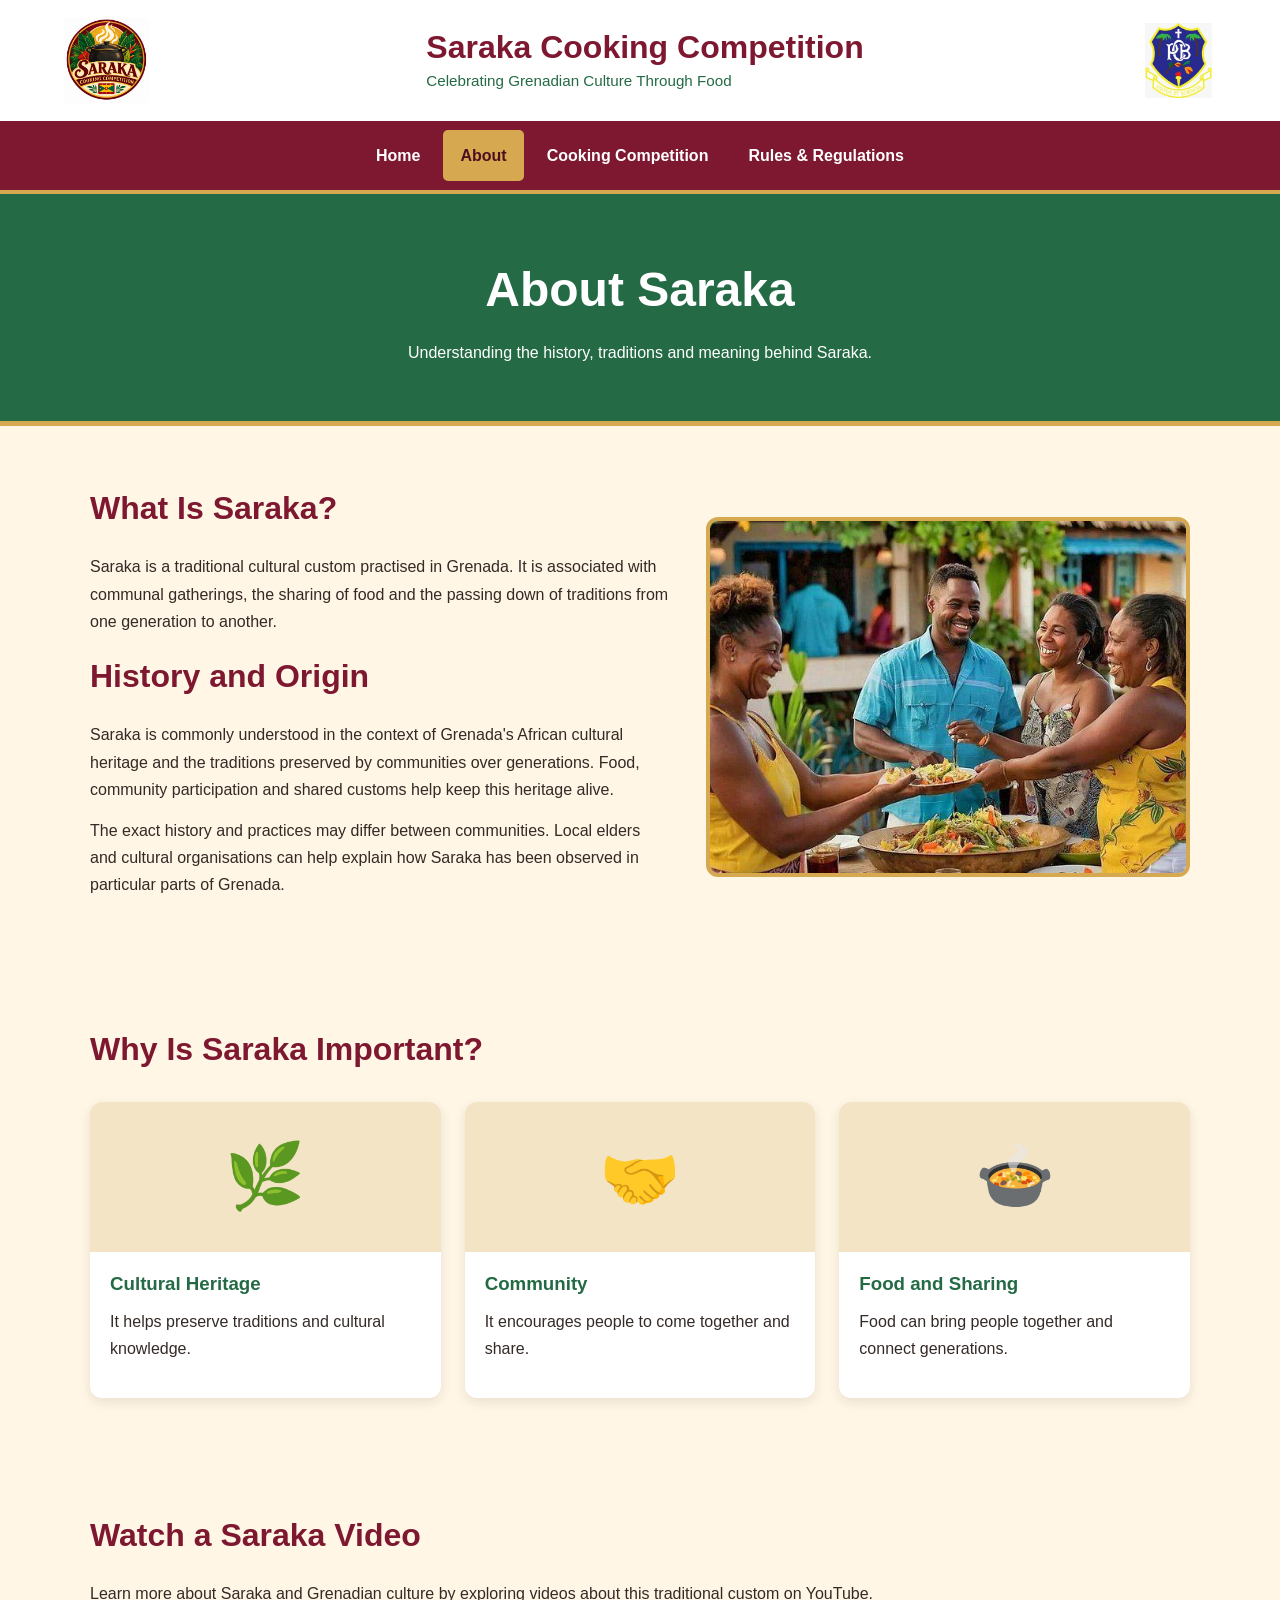
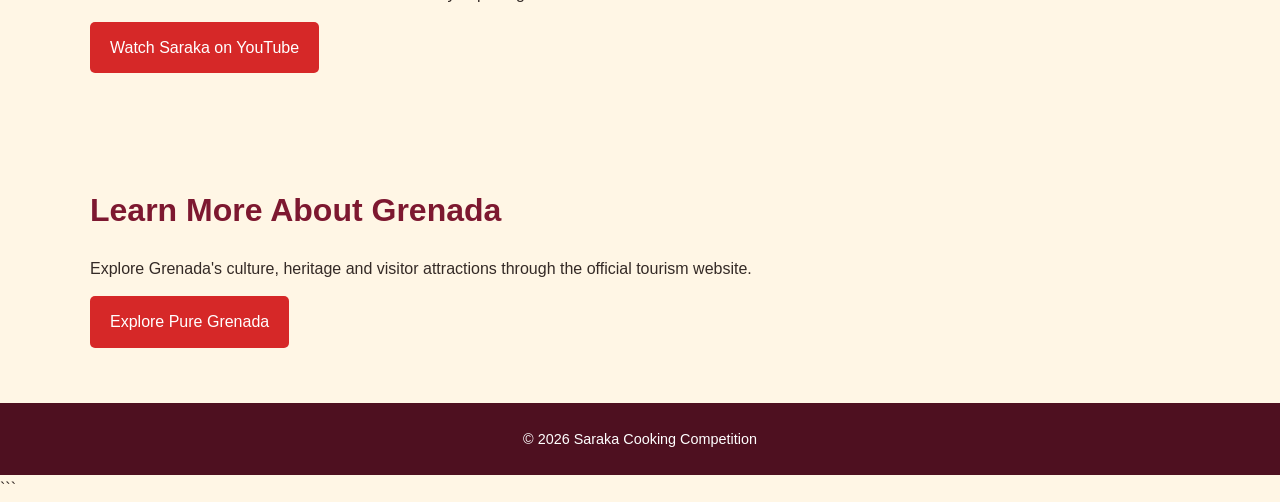
==== commit adf85c30: "Update about.html" ====
--- a/about.html
+++ b/about.html
@@ -4,6 +4,7 @@
 <head>
     <meta charset="UTF-8">
     <meta name="viewport" content="width=device-width, initial-scale=1.0">
+
     <title>About Saraka | Saraka Cooking Competition</title>
     <link rel="stylesheet" href="style.css">
 </head>
@@ -12,10 +13,12 @@
 <header>
     <div class="branding">
         <img src="weblogo.png" alt="Saraka event logo">
+
         <div>
             <h1>Saraka Cooking Competition</h1>
             <p>Celebrating Grenadian Culture Through Food</p>
         </div>
+
         <img src="logo.jpg" alt="School logo" class="school-logo">
     </div>
 
@@ -36,6 +39,7 @@
     <section class="section two-column">
         <div>
             <h2>What Is Saraka?</h2>
+
             <p>
                 Saraka is a traditional cultural custom practised in
                 Grenada. It is associated with communal gatherings,
@@ -44,6 +48,7 @@
             </p>
 
             <h2>History and Origin</h2>
+
             <p>
                 Saraka is commonly understood in the context of
                 Grenada's African cultural heritage and the traditions
@@ -89,41 +94,37 @@
         </div>
     </section>
 
-    <section class="section">
-        <h2>Learn More About Grenada</h2>
-        <p>
-            Explore Grenada's culture, heritage and visitor attractions
-            through the official tourism website.
-        </p>
-        <a class="button" href="https://www.puregrenada.com/"
-           target="_blank" rel="noopener noreferrer">
-            Explore Pure Grenada
-        </a>
-    </section>
-        <section class="section tinted">
-        <h2>Watch a Saraka Video</h2>
-        <p>
-            Learn more about Saraka and experience Grenadian
-            culture and traditions through this YouTube video search.
-        </p>
- </section>
-    
     <section class="section tinted">
         <h2>Watch a Saraka Video</h2>
+
         <p>
-            Learn more about Saraka and Grenadian culture
-            by watching videos on YouTube.
+            Learn more about Saraka and Grenadian culture by exploring
+            videos about this traditional custom on YouTube.
         </p>
 
-        <a href="https://www.youtube.com/results?search_query=Saraka+Grenada"
-           class="button"
+        <a class="button"
+           href="https://www.youtube.com/results?search_query=Saraka+Grenada"
            target="_blank"
            rel="noopener noreferrer">
             Watch Saraka on YouTube
         </a>
     </section>
 
+    <section class="section">
+        <h2>Learn More About Grenada</h2>
 
+        <p>
+            Explore Grenada's culture, heritage and visitor attractions
+            through the official tourism website.
+        </p>
+
+        <a class="button"
+           href="https://www.puregrenada.com/"
+           target="_blank"
+           rel="noopener noreferrer">
+            Explore Pure Grenada
+        </a>
+    </section>
 </main>
 
 <footer>
@@ -132,3 +133,4 @@
 
 </body>
 </html>
+```
